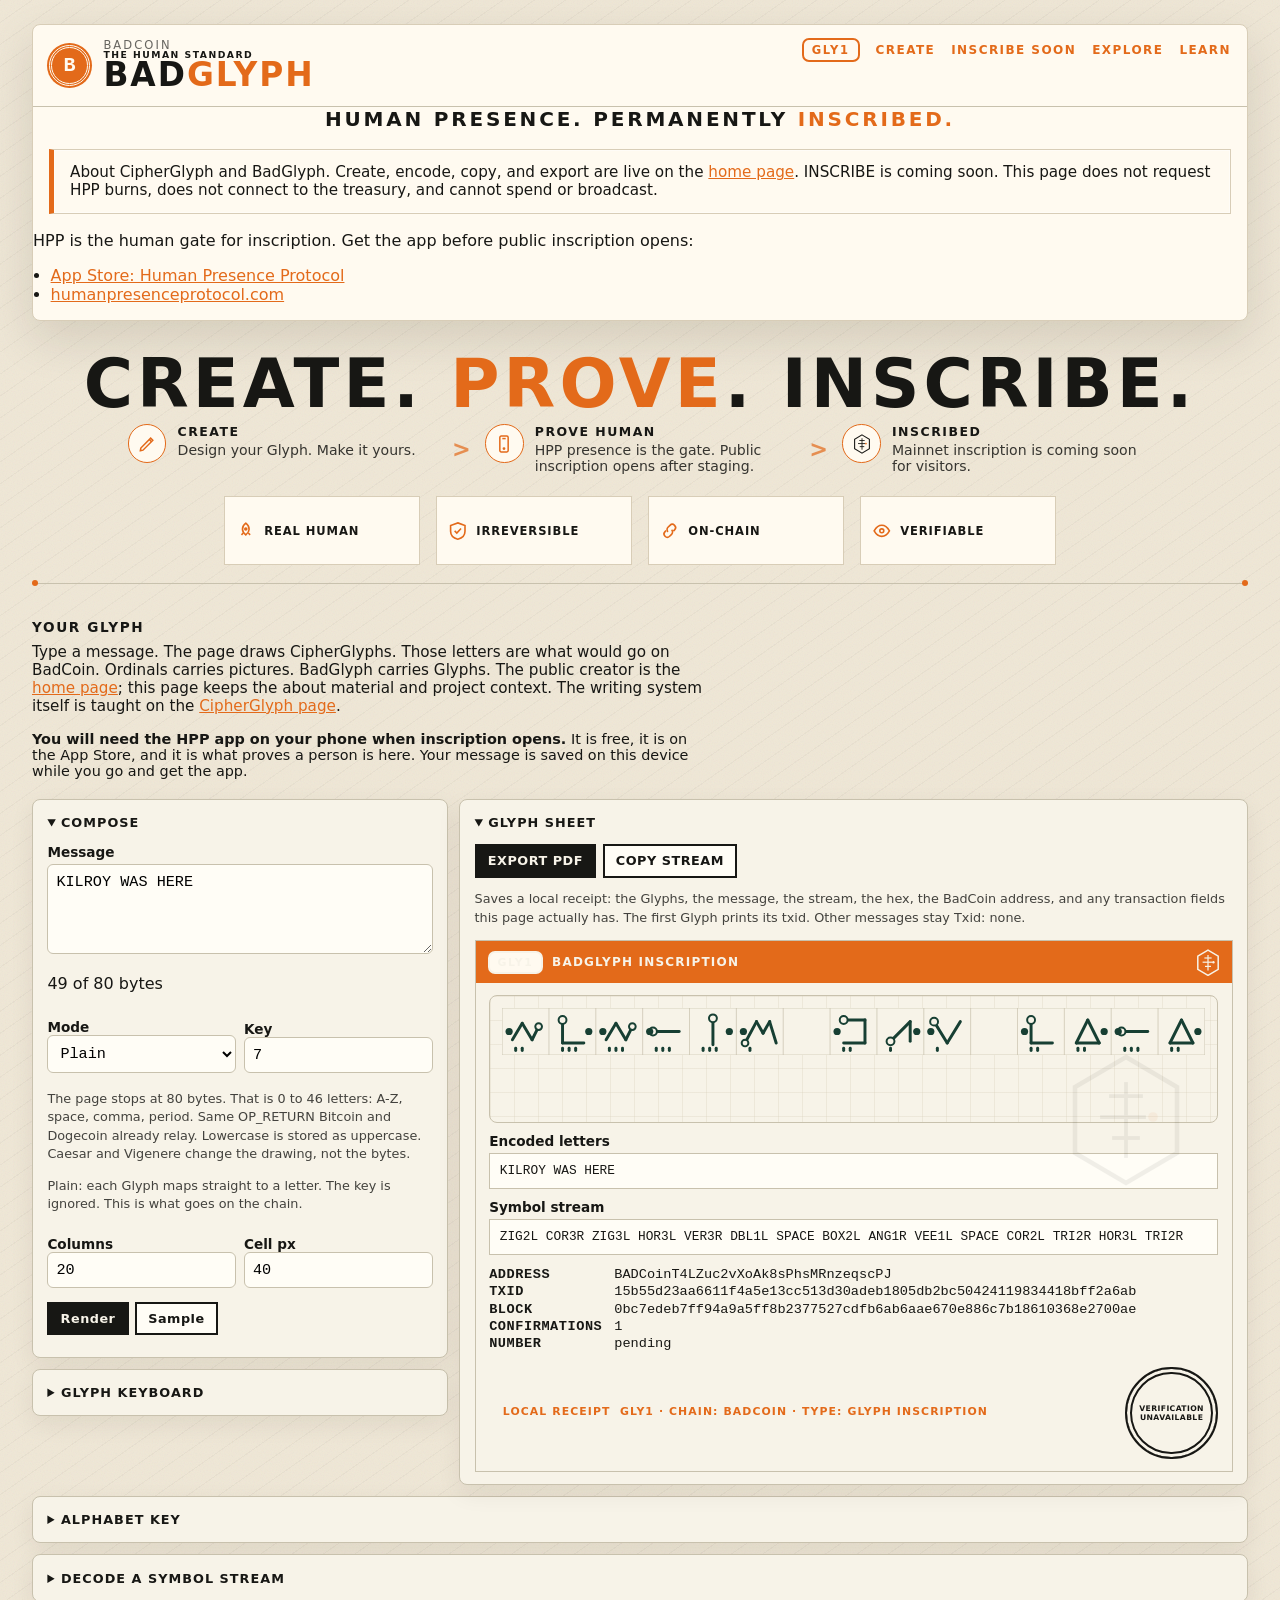
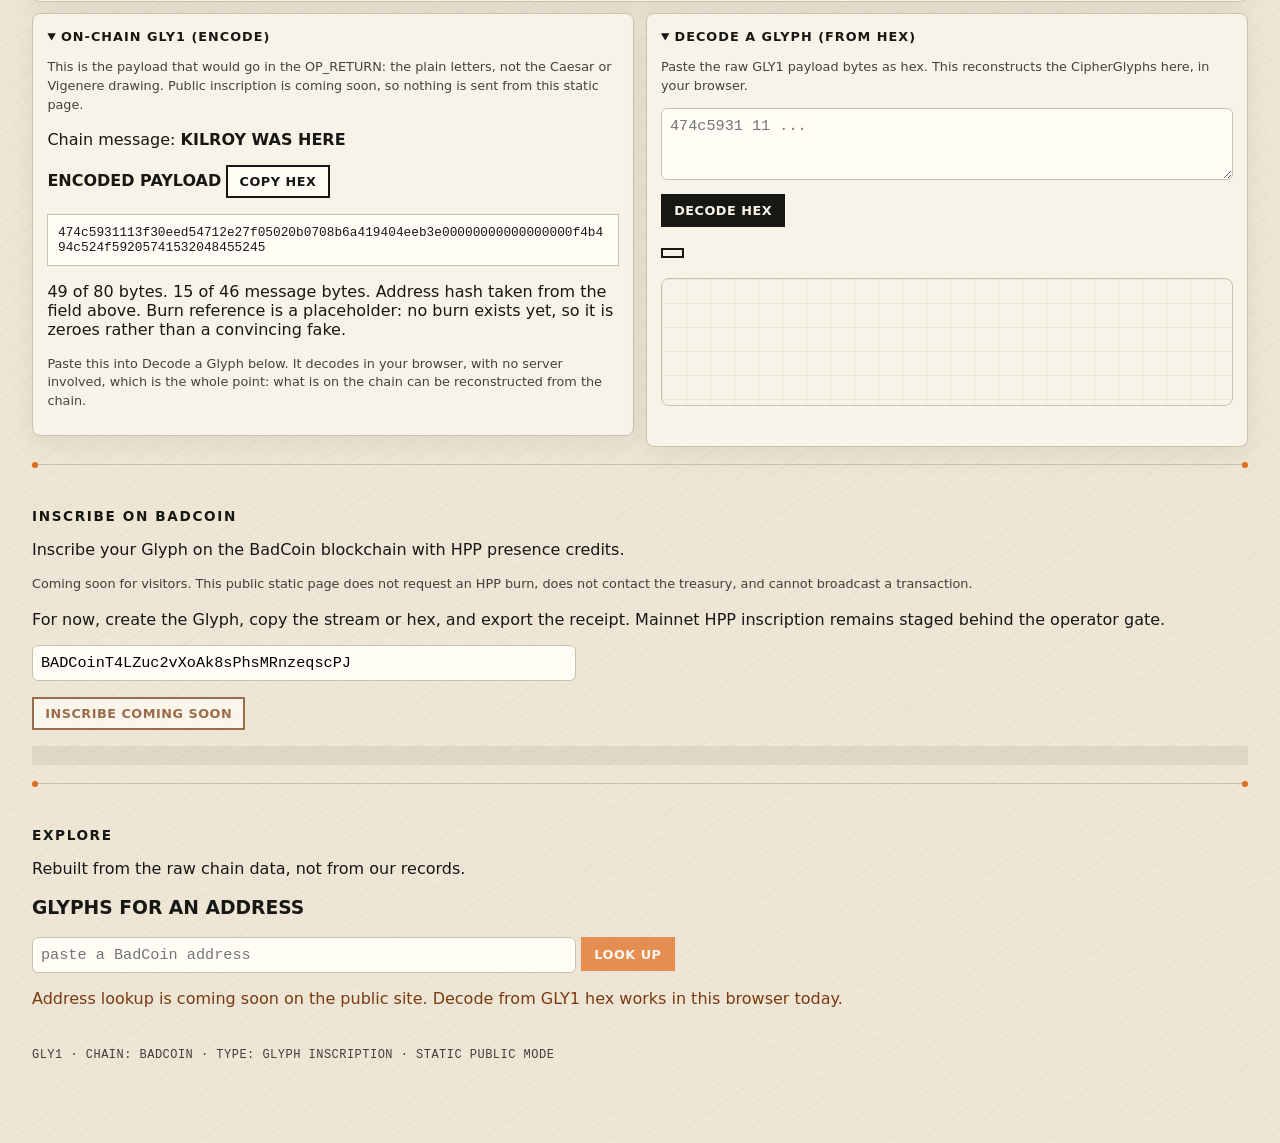
==== about.html @ 9bfe9fb6 "Launch CipherGlyph static creator" ====
<!DOCTYPE html>
<html lang="en">
<head>
  <meta charset="utf-8">
  <meta name="viewport" content="width=device-width, initial-scale=1">
  <title>About CipherGlyph</title>
  <link rel="icon" type="image/svg+xml" href="data:image/svg+xml,%3Csvg xmlns='http://www.w3.org/2000/svg' viewBox='0 0 80 92'%3E%3Cpolygon points='40,4 74,24 74,68 40,88 6,68 6,24' fill='%23f7f3e8' stroke='%23173f33' stroke-width='3'/%3E%3Cg fill='none' stroke='%23173f33' stroke-width='2.5' stroke-linecap='square'%3E%3Cline x1='40' y1='22' x2='40' y2='70'/%3E%3Cline x1='30' y1='30' x2='50' y2='30'/%3E%3Cline x1='24' y1='44' x2='52' y2='44'/%3E%3Cline x1='32' y1='58' x2='48' y2='58'/%3E%3C/g%3E%3Ccircle cx='58' cy='44' r='3.2' fill='%23e36a1a'/%3E%3C/svg%3E">
  <style>
    :root {
      --paper: #f7f3e8;
      --ground: #efe7d6;
      --ink: #171714;
      --deep: #173f33;
      --orange: #e36a1a;
      --orange-dark: #b94b12;
      --rules: #c8c1ad;
      --ok: #1d5e2a;
      --warn: #7a3a10;
      --shadow: 0 18px 48px #251b0b1f;
    }
    * { box-sizing: border-box; }
    body {
      margin: 0;
      min-height: 100vh;
      color: var(--ink);
      background-color: var(--ground);
      background-image:
        url("data:image/svg+xml,%3Csvg xmlns='http://www.w3.org/2000/svg' width='80' height='80'%3E%3Cfilter id='n'%3E%3CfeTurbulence type='fractalNoise' baseFrequency='0.9' numOctaves='2' stitchTiles='stitch'/%3E%3C/filter%3E%3Crect width='80' height='80' filter='url(%23n)' opacity='0.07'/%3E%3C/svg%3E"),
        repeating-linear-gradient(145deg, #00000008 0 1px, transparent 1px 18px);
      font-family: "Avenir Next Condensed", "Arial Narrow", "Helvetica Neue", ui-sans-serif, system-ui, sans-serif;
      padding: 1.5rem 1.5rem 4rem;
    }
    main { max-width: 76rem; margin: 0 auto; }
    .masthead {
      background: #fffaf0;
      border: 1px solid #d8cdb7;
      border-radius: 8px;
      box-shadow: var(--shadow);
      overflow: hidden;
    }
    .identity { margin: 2rem 0 0.5rem; }
    .hero {
      font-weight: 800;
      letter-spacing: 0.06em;
      font-size: clamp(2.2rem, 6vw, 4.2rem);
      margin: 0 0 0.45rem;
      text-align: center;
      line-height: 0.95;
      text-transform: uppercase;
    }
    .mast-top {
      display: flex;
      align-items: flex-start;
      justify-content: space-between;
      gap: 1rem;
      flex-wrap: wrap;
      padding: 0.8rem 1rem;
      border-bottom: 1px solid var(--rules);
    }
    .lockup {
      display: flex;
      align-items: center;
      gap: 0.85rem;
    }
    .brand-coin {
      width: 2.55rem;
      height: 2.55rem;
      border-radius: 50%;
      display: grid;
      place-items: center;
      background: var(--orange);
      color: #fffaf0;
      border: 3px double #fffaf0;
      box-shadow: 0 0 0 2px var(--orange);
      font-family: ui-monospace, monospace;
      font-weight: 900;
      font-size: 1.25rem;
      letter-spacing: 0;
    }
    .mark { width: 3.4rem; height: auto; color: var(--ink); flex: none; }
    .mark.sm { width: 1.5rem; }
    .mark.md { width: 2.2rem; }
    .chain {
      font-size: 0.72rem;
      letter-spacing: 0.18em;
      text-transform: uppercase;
      opacity: 0.65;
    }
    .chain-standard {
      font-size: 0.58rem;
      letter-spacing: 0.16em;
      text-transform: uppercase;
      font-weight: 800;
      margin-top: -0.2rem;
    }
    h1 {
      font-size: clamp(1.45rem, 3vw, 2.05rem);
      letter-spacing: 0.06em;
      margin: 0.05rem 0 0.1rem;
      color: var(--ink);
      font-weight: 800;
      line-height: 0.95;
    }
    h1 span { color: var(--orange); }
    .tag {
      letter-spacing: 0.14em;
      text-transform: uppercase;
      font-size: clamp(0.85rem, 2.2vw, 1.25rem);
      margin: 0 0 1.1rem;
      text-align: center;
      font-weight: 800;
    }
    .tag span { color: var(--orange); }
    .hero em {
      font-style: normal;
      color: var(--orange);
    }
    .mast-nav {
      display: flex;
      gap: 1rem;
      align-items: center;
      font-size: 0.75rem;
      font-weight: 800;
      letter-spacing: 0.12em;
    }
    .mast-nav a { text-decoration: none; }
    .gly1 {
      display: inline-block;
      border: 2px solid var(--orange);
      color: var(--orange);
      font-weight: 800;
      letter-spacing: 0.14em;
      padding: 0.2rem 0.5rem;
      font-size: 0.72rem;
      border-radius: 7px;
      background: #fffaf0;
    }
    .notice {
      border: 1px solid #d8cdb7;
      border-left: 5px solid var(--orange);
      padding: 0.85rem 1rem;
      margin: 0 1rem 1.1rem;
      font-size: 0.95rem;
      background: #fffaf0;
      box-shadow: inset 0 0 0 1px #ffffff80;
    }
    .rule {
      height: 1px;
      background: var(--rules);
      position: relative;
      margin: 1.1rem 0 1.3rem;
    }
    .rule::before, .rule::after {
      content: "";
      position: absolute;
      width: 6px;
      height: 6px;
      background: var(--orange);
      border-radius: 50%;
      top: -2.5px;
    }
    .rule::before { left: 0; }
    .rule::after { right: 0; }
    .identity .steps { max-width: 64rem; margin: 0 auto 1.4rem; }
    .identity .props { max-width: 52rem; margin: 0 auto; }
    .steps {
      display: grid;
      grid-template-columns: 1fr;
      gap: 0.9rem;
      margin: 0 0 1.25rem;
    }
    .step {
      display: grid;
      grid-template-columns: 2.4rem 1fr;
      gap: 0.7rem;
      align-items: start;
    }
    .step h3 {
      margin: 0;
      font-size: 0.78rem;
      letter-spacing: 0.12em;
    }
    .step p { margin: 0.15rem 0 0; font-size: 0.88rem; opacity: 0.85; }
    .step-icon {
      width: 2.4rem;
      height: 2.4rem;
      border: 1.5px solid var(--orange);
      border-radius: 50%;
      color: var(--orange);
      display: grid;
      place-items: center;
      background: #fffaf0;
    }
    .step-icon svg { width: 1.25rem; height: 1.25rem; }
    @media (min-width: 52rem) {
      .steps {
        grid-template-columns: 1fr auto 1fr auto 1fr;
        align-items: start;
      }
      .step-chevron {
        align-self: center;
        color: var(--orange);
        font-weight: 800;
        font-size: 1.4rem;
        opacity: 0.7;
      }
    }
    .step-chevron { display: none; }
    @media (min-width: 52rem) { .step-chevron { display: block; } }
    .props {
      list-style: none;
      padding: 0;
      margin: 0 0 1.25rem;
      display: grid;
      grid-template-columns: repeat(2, minmax(0, 1fr));
      gap: 0.7rem 1rem;
    }
    @media (min-width: 52rem) {
      .props { grid-template-columns: repeat(4, minmax(0, 1fr)); }
    }
    .props li {
      display: flex;
      align-items: center;
      gap: 0.45rem;
      font-size: 0.72rem;
      font-weight: 800;
      letter-spacing: 0.08em;
      background: #fffaf0;
      border: 1px solid #d8cdb7;
      padding: 0.65rem;
      min-height: 4.3rem;
    }
    .props svg { width: 1.35rem; height: 1.35rem; color: var(--orange); flex: none; }
    ul { padding-left: 1.1rem; }
    a { color: var(--orange); }
    .foot {
      margin-top: 2.5rem;
      font-family: ui-monospace, monospace;
      font-size: 0.75rem;
      letter-spacing: 0.04em;
      opacity: 0.8;
    }
    .workbench, .work-chain {
      display: grid;
      grid-template-columns: 1fr;
      gap: 0.7rem;
      align-items: start;
      margin: 0.7rem 0;
    }
    .work-controls { display: flex; flex-direction: column; gap: 0.7rem; min-width: 0; }
    .work-controls > .panel, .workbench > .panel, .work-chain > .panel { margin: 0; }
    @media (min-width: 64rem) {
      .workbench {
        grid-template-columns: minmax(20rem, 26rem) minmax(0, 1fr);
      }
      .work-chain {
        grid-template-columns: 1fr 1fr;
      }
    }
    #create {
      margin: 2rem 0 0;
      padding-top: 0.2rem;
    }
    #create h2, #handoff h2, #explore h2 {
      font-size: 0.85rem;
      letter-spacing: 0.12em;
      margin: 0 0 0.5rem;
    }
    #create h2, #create .lede, #create .need { max-width: 42rem; }
    #create .lede { font-size: 0.95rem; margin: 0 0 1rem; }
    #create .need { font-size: 0.9rem; margin: 0 0 1.25rem; }
    details.panel {
      background: var(--paper);
      border: 1px solid var(--rules);
      padding: 0.75rem 0.9rem;
      margin: 0.7rem 0;
      border-radius: 8px;
      box-shadow: 0 8px 24px #251b0b12;
    }
    details.panel > summary {
      cursor: pointer;
      font-weight: 800;
      letter-spacing: 0.08em;
      font-size: 0.8rem;
      color: var(--ink);
      text-transform: uppercase;
      padding: 0.2rem 0;
    }
    details.panel > summary + * { margin-top: 0.7rem; }
    label { display: block; font-weight: 600; margin: 0.6rem 0 0.25rem; font-size: 0.85rem; }
    textarea, input[type=text], input[type=number], select {
      width: 100%;
      font-family: ui-monospace, monospace;
      font-size: 0.95rem;
      padding: 0.5rem;
      border: 1px solid var(--rules);
      background: #fffdf6;
      border-radius: 6px;
    }
    .row { display: flex; flex-wrap: wrap; gap: 0.5rem; align-items: flex-end; }
    .row > * { flex: 1; min-width: 6rem; }
    .btn-row { display: flex; flex-wrap: wrap; gap: 0.4rem; margin: 0.6rem 0; }
    button {
      font: inherit;
      font-size: 0.8rem;
      font-weight: 800;
      letter-spacing: 0.04em;
      padding: 0.45rem 0.7rem;
      border: 2px solid var(--ink);
      background: var(--ink);
      color: var(--paper);
      cursor: pointer;
    }
    button:disabled,
    button[aria-disabled="true"] {
      cursor: not-allowed;
      opacity: 0.7;
      background: #fffdf6;
      color: var(--warn);
      border-color: var(--warn);
    }
    button.secondary { background: #fffdf6; color: var(--ink); }
    .receipt { border: 1px solid var(--rules); background: var(--paper); }
    .receipt-head {
      display: flex;
      align-items: center;
      gap: 0.55rem;
      background: var(--orange);
      color: var(--paper);
      padding: 0.45rem 0.75rem;
      font-weight: 800;
      letter-spacing: 0.1em;
      font-size: 0.75rem;
    }
    .receipt-head .gly1 {
      border-color: var(--paper);
      color: var(--paper);
      font-size: 0.68rem;
    }
    .receipt-head .mark { color: var(--paper); }
    .receipt-title { flex: 1; }
    .receipt-body { padding: 0.75rem 0.85rem 0.4rem; position: relative; }
    .receipt-watermark {
      position: absolute;
      right: 6%;
      top: 18%;
      width: 7.5rem;
      opacity: 0.06;
      pointer-events: none;
    }
    .receipt-facts {
      display: grid;
      grid-template-columns: max-content 1fr;
      gap: 0.12rem 0.85rem;
      margin: 0.75rem 0 0;
      font-family: ui-monospace, monospace;
      font-size: 0.78rem;
    }
    .receipt-facts dt { font-weight: 800; letter-spacing: 0.04em; }
    .receipt-facts dd { margin: 0; }
    .receipt-end {
      display: flex;
      align-items: center;
      justify-content: space-between;
      gap: 0.8rem;
      flex-wrap: wrap;
      padding: 0.55rem 0.85rem 0.7rem;
    }
    .seal {
      width: 5.8rem;
      height: 5.8rem;
      border: 2px solid var(--ink);
      border-radius: 50%;
      display: grid;
      place-items: center;
      text-align: center;
      font-size: 0.48rem;
      font-weight: 800;
      letter-spacing: 0.05em;
      line-height: 1.2;
      color: var(--ink);
      box-shadow: inset 0 0 0 3px var(--paper), inset 0 0 0 5px var(--ink);
      flex: none;
    }
    .seal.verified {
      color: var(--ok);
      border-color: var(--ok);
      box-shadow: inset 0 0 0 3px var(--paper), inset 0 0 0 5px var(--ok);
    }
    .receipt-foot {
      display: flex;
      justify-content: space-between;
      gap: 0.6rem;
      flex-wrap: wrap;
      padding: 0.4rem 0.85rem 0.55rem;
      font-size: 0.68rem;
      letter-spacing: 0.1em;
      color: var(--orange);
      font-weight: 800;
      text-transform: uppercase;
    }
    .stage-wrap {
      overflow: auto;
      background: var(--paper);
      border: 1px solid var(--rules);
      padding: 12px;
      min-height: 8rem;
      border-radius: 8px;
      background-image:
        linear-gradient(#d8d1bb55 1px, transparent 1px),
        linear-gradient(90deg, #d8d1bb55 1px, transparent 1px);
      background-size: 24px 24px;
    }
    .stage-wrap img {
      display: block;
      width: 100%;
      height: auto;
    }
    .codepane {
      white-space: pre-wrap;
      overflow-wrap: anywhere;
      font-family: ui-monospace, monospace;
      font-size: 0.8rem;
      background: #fffdf6;
      border: 1px solid var(--rules);
      padding: 0.6rem;
      min-height: 2rem;
    }
    .keyboard {
      display: grid;
      grid-template-columns: repeat(7, 1fr);
      gap: 4px;
      margin-top: 6px;
    }
    .keyboard button {
      padding: 8px 0;
      font-size: 13px;
      margin: 0;
      background: #fffdf6;
      color: var(--ink);
    }
    .keyboard button.action { background: var(--ink); color: var(--paper); grid-column: span 2; }
    .keytable { width: 100%; border-collapse: collapse; font-size: 12px; margin-top: 6px; }
    .keytable td, .keytable th { border-bottom: 1px solid #d8d1bb; padding: 5px 4px; text-align: left; }
    .note[data-tone="warn"] { color: var(--warn); }
    .small { font-size: 0.8rem; opacity: 0.8; line-height: 1.45; }
    .payload-out { margin-top: 0.5rem; }
    [data-payload-hex] { max-height: 9rem; overflow-y: auto; }
    #explore { margin-top: 2.5rem; padding-top: 0.2rem; }
    #explore input[type=text], #explore textarea { width: 100%; max-width: 34rem; }
    #explore button { background: var(--orange); color: #fff; border-color: var(--orange); }
    .lookup-card {
      background: var(--paper);
      border: 1px solid var(--rules);
      padding: 0.75rem 0.9rem;
      margin: 0.7rem 0;
    }
    .lookup-badge { font-weight: 800; letter-spacing: 0.08em; font-size: 0.75rem; }
    #explore .note[data-tone="ok"] { color: var(--ok); }
    #explore .badge { display: inline-block; border: 2px solid currentColor; padding: 0.2rem 0.6rem; font-weight: 800; font-size: 0.8rem; letter-spacing: 0.06em; }
    #explore .badge[data-verified="yes"] { color: var(--ok); }
    #explore .badge[data-verified="no"] { color: var(--warn); }
    #explore .decoded { display: flex; gap: 1.25rem; flex-wrap: wrap; align-items: flex-start; }
    #explore dl, #create dl { display: grid; grid-template-columns: max-content 1fr; gap: 0.15rem 0.75rem; font-size: 0.85rem; }
    #explore dt, #create dt { font-weight: 800; }
    #explore dd, #create dd { margin: 0; font-family: ui-monospace, monospace; overflow-wrap: anywhere; }
    #handoff { margin-top: 2.5rem; padding-top: 0.2rem; }
    #handoff input { width: 100%; max-width: 34rem; font-family: ui-monospace, monospace; padding: 0.5rem; }
    #handoff button { background: var(--orange); color: #fff; border-color: var(--orange); }
    #handoff button:disabled { background: #fffdf6; color: var(--warn); border-color: var(--warn); }
    #handoff pre { white-space: pre-wrap; overflow-wrap: anywhere; font-size: 0.75rem; background: #00000010; padding: 0.6rem; }
    #handoff .note[data-tone="warn"] { color: var(--warn); }
    #handoff canvas { image-rendering: pixelated; border: 1px solid #00000020; }
    [data-decode-badge] {
      display: inline-block;
      border: 2px solid currentColor;
      padding: 0.2rem 0.6rem;
      font-weight: 800;
      font-size: 0.8rem;
    }
  </style>
</head>
<body>
  <main>
    <div class="masthead">
    <div class="mast-top">
      <div class="lockup">
        <span class="brand-coin" aria-hidden="true">B</span>
        <div>
          <div class="chain">BadCoin</div>
          <div class="chain-standard">The human standard</div>
          <h1>BAD<span>GLYPH</span></h1>
        </div>
      </div>
      <div class="mast-nav">
        <span class="gly1">GLY1</span>
        <a href="index.html">CREATE</a>
        <a href="#handoff">INSCRIBE SOON</a>
        <a href="#explore">EXPLORE</a>
        <a href="cipherglyph.html">LEARN</a>
      </div>
    </div>
    <p class="tag">Human presence. Permanently <span>inscribed.</span></p>
    <p class="notice">About CipherGlyph and BadGlyph. Create, encode, copy, and export are live on the <a href="index.html">home page</a>. INSCRIBE is coming soon. This page does not request HPP burns, does not connect to the treasury, and cannot spend or broadcast.</p>
    <p>HPP is the human gate for inscription. Get the app before public inscription opens:</p>
    <ul>
      <li><a href="https://apps.apple.com/app/human-presence-protocol-hpp/id6762528053">App Store: Human Presence Protocol</a></li>
      <li><a href="https://humanpresenceprotocol.com">humanpresenceprotocol.com</a></li>
    </ul>
    </div>
    <section class="identity">
    <p class="hero">CREATE. <em>PROVE</em>. INSCRIBE.</p>
    <div class="steps">
      <div class="step">
        <div class="step-icon" aria-hidden="true">
          <svg viewBox="0 0 24 24" fill="none" stroke="currentColor" stroke-width="1.8">
            <path d="M4 20l3.2-.6L19 7.6 16.4 5 4.6 16.8z"/>
            <path d="M14.8 6.6l2.6 2.6"/>
          </svg>
        </div>
        <div>
          <h3>CREATE</h3>
          <p>Design your Glyph. Make it yours.</p>
        </div>
      </div>
      <div class="step-chevron" aria-hidden="true">&gt;</div>
      <div class="step">
        <div class="step-icon" aria-hidden="true">
          <svg viewBox="0 0 24 24" fill="none" stroke="currentColor" stroke-width="1.8">
            <rect x="7" y="2.5" width="10" height="19" rx="1.6"/>
            <circle cx="12" cy="17.5" r="0.8" fill="currentColor"/>
            <path d="M10 5.5h4"/>
          </svg>
        </div>
        <div>
          <h3>PROVE HUMAN</h3>
          <p>HPP presence is the gate. Public inscription opens after staging.</p>
        </div>
      </div>
      <div class="step-chevron" aria-hidden="true">&gt;</div>
      <div class="step">
        <div class="step-icon" aria-hidden="true">
          <svg class="mark sm" viewBox="0 0 80 92">
            <polygon points="40,4 74,24 74,68 40,88 6,68 6,24" fill="none" stroke="currentColor" stroke-width="5"/>
            <g fill="none" stroke="currentColor" stroke-width="4" stroke-linecap="square">
              <line x1="40" y1="22" x2="40" y2="70"/>
              <line x1="30" y1="30" x2="50" y2="30"/>
              <line x1="24" y1="44" x2="52" y2="44"/>
              <line x1="32" y1="58" x2="48" y2="58"/>
            </g>
            <circle cx="58" cy="44" r="4" fill="#e36a1a"/>
          </svg>
        </div>
        <div>
          <h3>INSCRIBED</h3>
          <p>Mainnet inscription is coming soon for visitors.</p>
        </div>
      </div>
    </div>
    <ul class="props">
      <li>
        <svg viewBox="0 0 24 24" fill="none" stroke="currentColor" stroke-width="1.8" aria-hidden="true">
          <path d="M12 3.5c2.2 1.6 3.7 4 3.7 6.7 0 2.4-1.3 4.3-3.7 6.3-2.4-2-3.7-3.9-3.7-6.3 0-2.7 1.5-5.1 3.7-6.7z"/>
          <path d="M9.2 14.5c-.8.8-1.5 1.5-2 2"/>
          <path d="M14.8 14.5c.8.8 1.5 1.5 2 2"/>
          <circle cx="12" cy="10" r="1.1" fill="currentColor"/>
        </svg>
        REAL HUMAN
      </li>
      <li>
        <svg viewBox="0 0 24 24" fill="none" stroke="currentColor" stroke-width="1.8" aria-hidden="true">
          <path d="M12 3.2l8 3v6.4c0 4.6-3.3 7.7-8 8.8-4.7-1.1-8-4.2-8-8.8V6.2z"/>
          <path d="M8.5 12.1l2.4 2.4 4.7-5"/>
        </svg>
        IRREVERSIBLE
      </li>
      <li>
        <svg viewBox="0 0 24 24" fill="none" stroke="currentColor" stroke-width="1.8" aria-hidden="true">
          <path d="M10 13.2a3.6 3.6 0 0 1 0-5.1l2.2-2.2a3.6 3.6 0 0 1 5.1 5.1L16 12.3"/>
          <path d="M14 10.8a3.6 3.6 0 0 1 0 5.1l-2.2 2.2a3.6 3.6 0 1 1-5.1-5.1L8 11.7"/>
        </svg>
        ON-CHAIN
      </li>
      <li>
        <svg viewBox="0 0 24 24" fill="none" stroke="currentColor" stroke-width="1.8" aria-hidden="true">
          <path d="M3.5 12s3.5-6.2 8.5-6.2S20.5 12 20.5 12 17 18.2 12 18.2 3.5 12 3.5 12z"/>
          <circle cx="12" cy="12" r="2.2"/>
        </svg>
        VERIFIABLE
      </li>
    </ul>
    </section>
    <div class="rule"></div>
    <section id="create">
      <h2>YOUR GLYPH</h2>
      <p class="lede">Type a message. The page draws CipherGlyphs. Those letters are what would go on BadCoin. Ordinals carries pictures. BadGlyph carries Glyphs. The public creator is the <a href="index.html">home page</a>; this page keeps the about material and project context. The writing system itself is taught on the <a href="cipherglyph.html">CipherGlyph page</a>.</p>
      <p class="need"><strong>You will need the HPP app on your phone when inscription opens.</strong> It is free, it is on the App Store, and it is what proves a person is here. Your message is saved on this device while you go and get the app.</p>

      <div class="workbench">
      <div class="work-controls">
      <details class="panel" open>
        <summary>Compose</summary>
        <label for="glyph-message">Message</label>
        <textarea id="glyph-message" data-cg-plain rows="4" spellcheck="false"
                  maxlength="46" aria-label="CipherGlyph message">KILROY WAS HERE</textarea>
        <p class="note" data-byte-budget aria-live="polite">0 of 80 bytes</p>
        <div class="row">
          <div>
            <label>Mode
              <select data-cg-mode aria-label="CipherGlyph mode">
                <option value="plain" selected>Plain</option>
                <option value="caesar">Caesar</option>
                <option value="vigenere">Vigenere</option>
              </select>
            </label>
          </div>
          <div>
            <label>Key
              <input data-cg-key type="text" value="7" autocomplete="off" aria-label="CipherGlyph key">
            </label>
          </div>
        </div>
        <p class="small">The page stops at 80 bytes. That is 0 to 46 letters: A-Z, space, comma, period. Same OP_RETURN Bitcoin and Dogecoin already relay. Lowercase is stored as uppercase. Caesar and Vigenere change the drawing, not the bytes.</p>
        <p class="small" data-cg-key-hint></p>
        <div class="row">
          <div>
            <label>Columns
              <input data-cg-cols type="number" value="20" min="4" max="60" aria-label="Glyph columns">
            </label>
          </div>
          <div>
            <label>Cell px
              <input data-cg-cell type="number" value="40" min="22" max="80" aria-label="Glyph cell size">
            </label>
          </div>
        </div>
        <div class="btn-row">
          <button type="button" data-cg-render>Render</button>
          <button type="button" class="secondary" data-cg-sample>Sample</button>
        </div>
      </details>

      <details class="panel">
        <summary>Glyph keyboard</summary>
        <p class="small">Each tap appends a letter to the message.</p>
        <div class="keyboard" data-cg-kbd></div>
      </details>
      </div>

      <details class="panel" open>
        <summary>Glyph sheet</summary>
        <p class="btn-row">
          <button type="button" data-export-pdf>EXPORT PDF</button>
          <button type="button" class="secondary" data-cg-copy>COPY STREAM</button>
        </p>
        <p class="small">Saves a local receipt: the Glyphs, the message, the stream, the hex, the BadCoin address, and any transaction fields this page actually has. The first Glyph prints its txid. Other messages stay Txid: none.</p>
        <div class="receipt">
          <div class="receipt-head">
            <span class="gly1">GLY1</span>
            <span class="receipt-title">BADGLYPH INSCRIPTION</span>
            <svg class="mark sm" viewBox="0 0 80 92" aria-hidden="true">
              <polygon points="40,4 74,24 74,68 40,88 6,68 6,24" fill="none" stroke="currentColor" stroke-width="5"/>
              <g fill="none" stroke="currentColor" stroke-width="4" stroke-linecap="square">
                <line x1="40" y1="22" x2="40" y2="70"/>
                <line x1="30" y1="30" x2="50" y2="30"/>
                <line x1="24" y1="44" x2="52" y2="44"/>
                <line x1="32" y1="58" x2="48" y2="58"/>
              </g>
              <circle cx="58" cy="44" r="4" fill="#f7f3e8"/>
            </svg>
          </div>
          <div class="receipt-body">
            <svg class="mark receipt-watermark" viewBox="0 0 80 92" aria-hidden="true">
              <polygon points="40,4 74,24 74,68 40,88 6,68 6,24" fill="none" stroke="currentColor" stroke-width="3"/>
              <g fill="none" stroke="currentColor" stroke-width="2.5" stroke-linecap="square">
                <line x1="40" y1="22" x2="40" y2="70"/>
                <line x1="30" y1="30" x2="50" y2="30"/>
                <line x1="24" y1="44" x2="52" y2="44"/>
                <line x1="32" y1="58" x2="48" y2="58"/>
              </g>
              <circle cx="58" cy="44" r="3.2" fill="#e36a1a"/>
            </svg>
            <div class="stage-wrap"><div data-cg-stage></div></div>
            <label>Encoded letters</label>
            <div class="codepane" data-cg-letters></div>
            <label>Symbol stream</label>
            <div class="codepane" data-cg-stream></div>
            <dl class="receipt-facts">
              <dt>ADDRESS</dt><dd data-receipt-address>none</dd>
              <dt>TXID</dt><dd data-receipt-txid>none</dd>
              <dt>BLOCK</dt><dd data-receipt-block>none</dd>
              <dt>CONFIRMATIONS</dt><dd data-receipt-confirmations>none</dd>
              <dt>NUMBER</dt><dd data-receipt-number>pending</dd>
            </dl>
          </div>
          <div class="receipt-end">
            <div class="receipt-foot">
              <span>Local receipt</span>
              <span>GLY1 · CHAIN: BADCOIN · TYPE: GLYPH INSCRIPTION</span>
            </div>
            <div class="seal" aria-label="Verification unavailable">VERIFICATION<br>UNAVAILABLE</div>
          </div>
        </div>
      </details>
      </div>

      <details class="panel">
        <summary>Alphabet key</summary>
        <table class="keytable" data-cg-keytable></table>
      </details>

      <details class="panel">
        <summary>Decode a symbol stream</summary>
        <p class="small">Code grammar: SHAPE + TICKS + DOT (for example COR2L). SPACE for space, DOT3 for period, DOT2 for comma. Teaching cipher, not a lock.</p>
        <textarea data-cg-decode rows="3" spellcheck="false"
                  placeholder="COR2L TRI2R ZIG3L ZIG3L VER3R" aria-label="CipherGlyph symbol stream"></textarea>
        <p class="btn-row"><button type="button" class="secondary" data-cg-decode-go>DECODE STREAM</button></p>
        <p>Recovered: <strong data-cg-recovered></strong></p>
      </details>

      <div class="work-chain">
      <details class="panel" open>
        <summary>On-chain GLY1 (encode)</summary>
        <p class="small">This is the payload that would go in the OP_RETURN: the plain letters, not the Caesar or Vigenere drawing. Public inscription is coming soon, so nothing is sent from this static page.</p>
        <p>Chain message: <strong data-chain-message></strong></p>
        <p><strong>ENCODED PAYLOAD</strong>
           <button type="button" class="secondary" data-copy-hex>COPY HEX</button></p>
        <pre class="codepane" data-payload-hex></pre>
        <p class="note" data-payload-hex-note></p>
        <p class="small">Paste this into Decode a Glyph below. It decodes in your browser, with no server involved, which is the whole point: what is on the chain can be reconstructed from the chain.</p>
      </details>

      <details class="panel" open>
        <summary>Decode a Glyph (from hex)</summary>
        <p class="small">Paste the raw GLY1 payload bytes as hex. This reconstructs the CipherGlyphs here, in your browser.</p>
        <textarea data-decode-input rows="3" spellcheck="false"
                  placeholder="474c5931 11 ..." aria-label="GLY1 payload hex"></textarea>
        <p class="btn-row"><button type="button" data-decode-go>DECODE HEX</button></p>
        <p><span data-decode-badge></span></p>
        <p class="note" data-decode-note></p>
        <div class="stage-wrap"><div data-decode-sheet></div></div>
        <dl data-decode-meta></dl>
      </details>
      </div>
    </section>
    <div class="rule"></div>
    <section id="handoff">
      <h2>INSCRIBE ON BADCOIN</h2>
      <p class="lede">Inscribe your Glyph on the BadCoin blockchain with HPP presence credits.</p>
      <p class="small">Coming soon for visitors. This public static page does not request an HPP burn, does not contact the treasury, and cannot broadcast a transaction.</p>
      <p>For now, create the Glyph, copy the stream or hex, and export the receipt. Mainnet HPP inscription remains staged behind the operator gate.</p>
      <p><input data-address type="text" autocomplete="off" placeholder="paste your BadCoin address" aria-label="Your BadCoin address" value="BADCoinT4LZuc2vXoAk8sPhsMRnzeqscPJ"></p>
      <p><button type="button" disabled aria-disabled="true">INSCRIBE COMING SOON</button></p>
      <p class="note" data-handoff-note></p>
      <p><canvas data-handoff-qr hidden></canvas></p>
      <pre data-handoff-url></pre>
      <p class="note" data-handoff-resume></p>
    </section>
    <div class="rule"></div>
    <section id="explore">
      <h2>EXPLORE</h2>
      <p class="lede">Rebuilt from the raw chain data, not from our records.</p>

      <h3>GLYPHS FOR AN ADDRESS</h3>
      <p>
        <input data-lookup-input type="text" inputmode="latin" autocomplete="off"
               placeholder="paste a BadCoin address" aria-label="BadCoin address">
        <button type="button" data-lookup-go>LOOK UP</button>
      </p>
      <p class="note" data-lookup-note></p>
      <div data-lookup-results></div>
    </section>
    <p class="foot">GLY1 · CHAIN: BADCOIN · TYPE: GLYPH INSCRIPTION · STATIC PUBLIC MODE</p>
  </main>
  <script type="module" src="./compose.mjs"></script>
  <script type="module" src="./explore.mjs"></script>
</body>
</html>
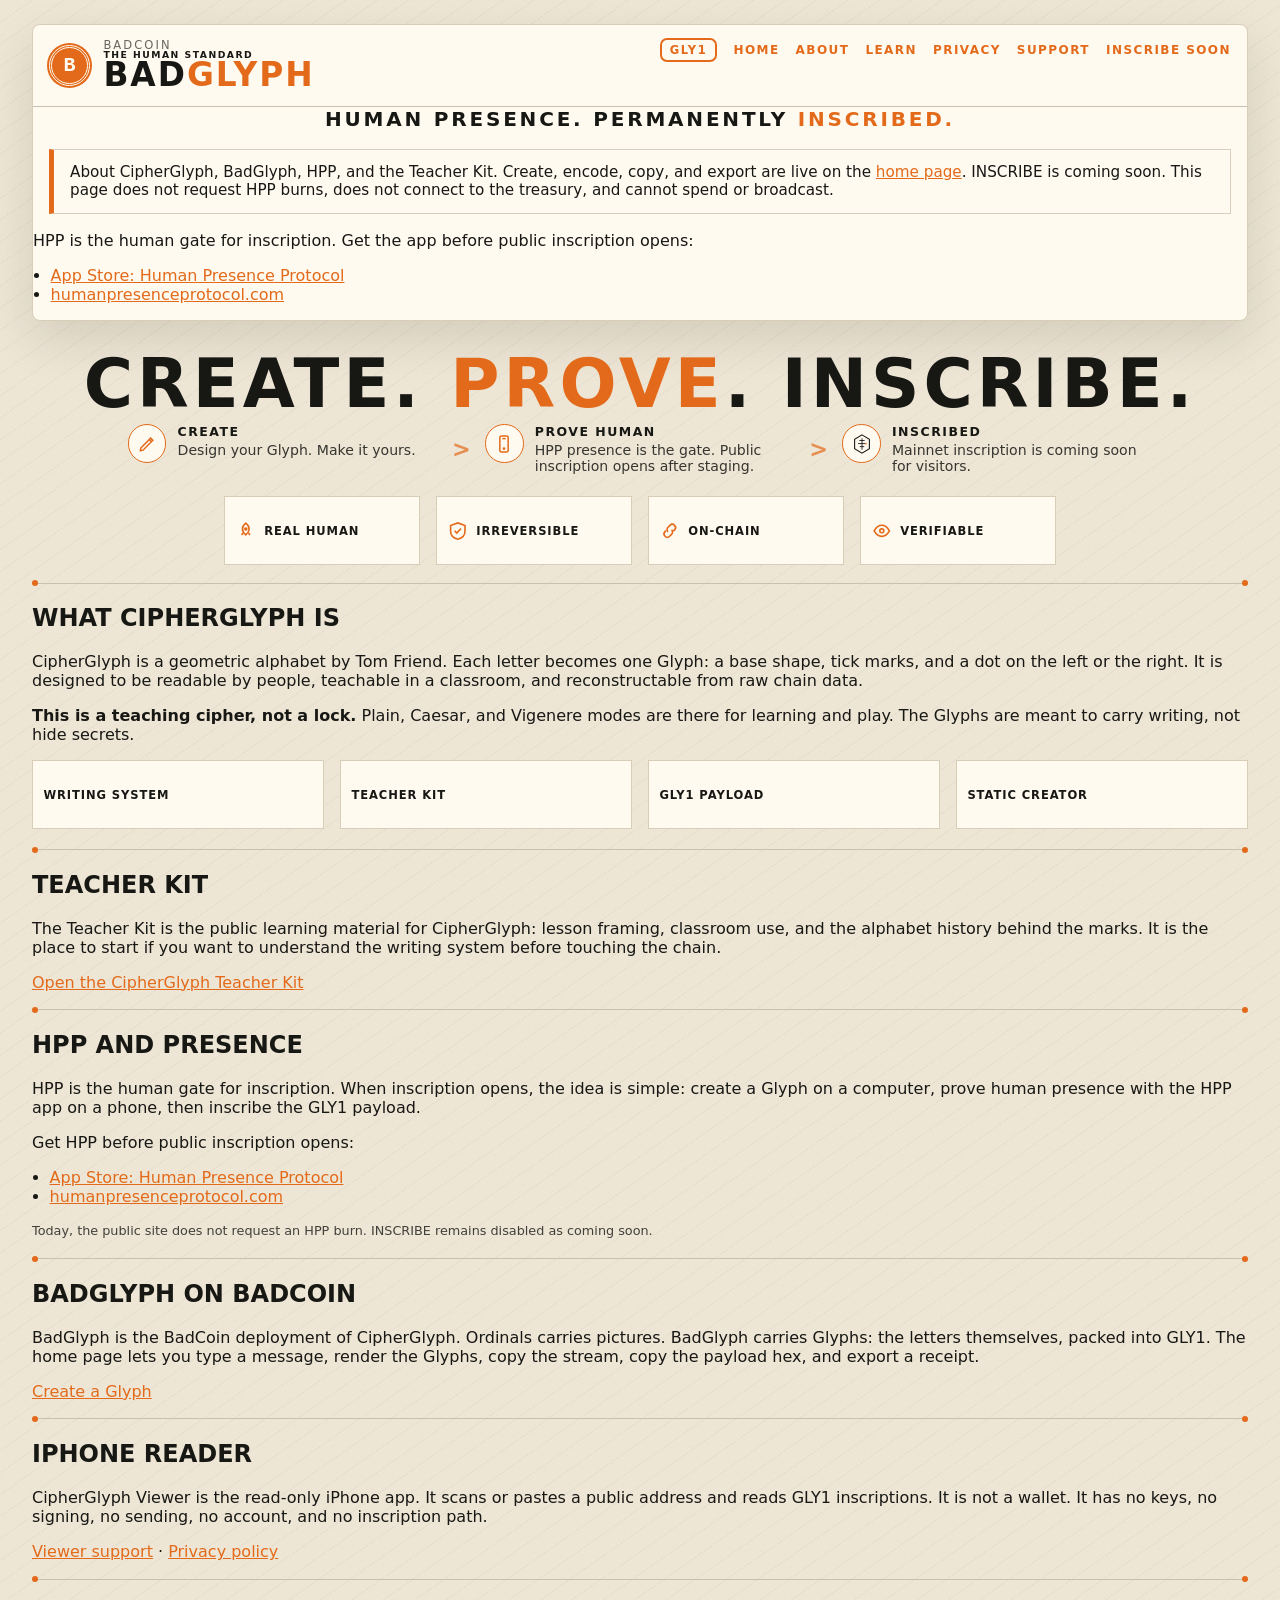
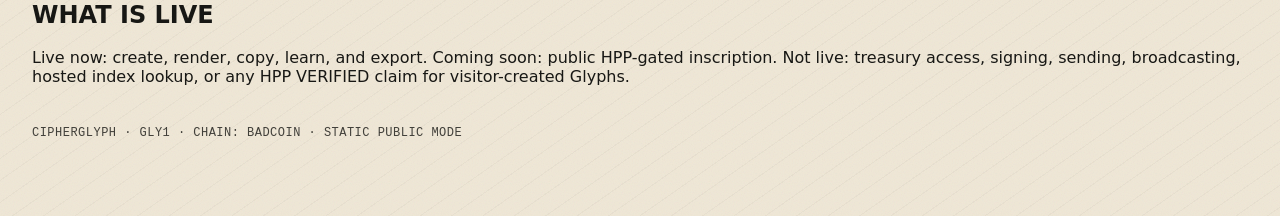
==== commit 84ca7c6a: "Restore about content and unify navigation" ====
--- a/about.html
+++ b/about.html
@@ -494,14 +494,16 @@
       </div>
       <div class="mast-nav">
         <span class="gly1">GLY1</span>
-        <a href="index.html">CREATE</a>
-        <a href="#handoff">INSCRIBE SOON</a>
-        <a href="#explore">EXPLORE</a>
+        <a href="index.html">HOME</a>
+        <a href="about.html">ABOUT</a>
         <a href="cipherglyph.html">LEARN</a>
+        <a href="privacy.html">PRIVACY</a>
+        <a href="support.html">SUPPORT</a>
+        <a href="index.html#handoff">INSCRIBE SOON</a>
       </div>
     </div>
     <p class="tag">Human presence. Permanently <span>inscribed.</span></p>
-    <p class="notice">About CipherGlyph and BadGlyph. Create, encode, copy, and export are live on the <a href="index.html">home page</a>. INSCRIBE is coming soon. This page does not request HPP burns, does not connect to the treasury, and cannot spend or broadcast.</p>
+    <p class="notice">About CipherGlyph, BadGlyph, HPP, and the Teacher Kit. Create, encode, copy, and export are live on the <a href="index.html">home page</a>. INSCRIBE is coming soon. This page does not request HPP burns, does not connect to the treasury, and cannot spend or broadcast.</p>
     <p>HPP is the human gate for inscription. Get the app before public inscription opens:</p>
     <ul>
       <li><a href="https://apps.apple.com/app/human-presence-protocol-hpp/id6762528053">App Store: Human Presence Protocol</a></li>
@@ -591,188 +593,52 @@
     </ul>
     </section>
     <div class="rule"></div>
-    <section id="create">
-      <h2>YOUR GLYPH</h2>
-      <p class="lede">Type a message. The page draws CipherGlyphs. Those letters are what would go on BadCoin. Ordinals carries pictures. BadGlyph carries Glyphs. The public creator is the <a href="index.html">home page</a>; this page keeps the about material and project context. The writing system itself is taught on the <a href="cipherglyph.html">CipherGlyph page</a>.</p>
-      <p class="need"><strong>You will need the HPP app on your phone when inscription opens.</strong> It is free, it is on the App Store, and it is what proves a person is here. Your message is saved on this device while you go and get the app.</p>
-
-      <div class="workbench">
-      <div class="work-controls">
-      <details class="panel" open>
-        <summary>Compose</summary>
-        <label for="glyph-message">Message</label>
-        <textarea id="glyph-message" data-cg-plain rows="4" spellcheck="false"
-                  maxlength="46" aria-label="CipherGlyph message">KILROY WAS HERE</textarea>
-        <p class="note" data-byte-budget aria-live="polite">0 of 80 bytes</p>
-        <div class="row">
-          <div>
-            <label>Mode
-              <select data-cg-mode aria-label="CipherGlyph mode">
-                <option value="plain" selected>Plain</option>
-                <option value="caesar">Caesar</option>
-                <option value="vigenere">Vigenere</option>
-              </select>
-            </label>
-          </div>
-          <div>
-            <label>Key
-              <input data-cg-key type="text" value="7" autocomplete="off" aria-label="CipherGlyph key">
-            </label>
-          </div>
-        </div>
-        <p class="small">The page stops at 80 bytes. That is 0 to 46 letters: A-Z, space, comma, period. Same OP_RETURN Bitcoin and Dogecoin already relay. Lowercase is stored as uppercase. Caesar and Vigenere change the drawing, not the bytes.</p>
-        <p class="small" data-cg-key-hint></p>
-        <div class="row">
-          <div>
-            <label>Columns
-              <input data-cg-cols type="number" value="20" min="4" max="60" aria-label="Glyph columns">
-            </label>
-          </div>
-          <div>
-            <label>Cell px
-              <input data-cg-cell type="number" value="40" min="22" max="80" aria-label="Glyph cell size">
-            </label>
-          </div>
-        </div>
-        <div class="btn-row">
-          <button type="button" data-cg-render>Render</button>
-          <button type="button" class="secondary" data-cg-sample>Sample</button>
-        </div>
-      </details>
-
-      <details class="panel">
-        <summary>Glyph keyboard</summary>
-        <p class="small">Each tap appends a letter to the message.</p>
-        <div class="keyboard" data-cg-kbd></div>
-      </details>
-      </div>
-
-      <details class="panel" open>
-        <summary>Glyph sheet</summary>
-        <p class="btn-row">
-          <button type="button" data-export-pdf>EXPORT PDF</button>
-          <button type="button" class="secondary" data-cg-copy>COPY STREAM</button>
-        </p>
-        <p class="small">Saves a local receipt: the Glyphs, the message, the stream, the hex, the BadCoin address, and any transaction fields this page actually has. The first Glyph prints its txid. Other messages stay Txid: none.</p>
-        <div class="receipt">
-          <div class="receipt-head">
-            <span class="gly1">GLY1</span>
-            <span class="receipt-title">BADGLYPH INSCRIPTION</span>
-            <svg class="mark sm" viewBox="0 0 80 92" aria-hidden="true">
-              <polygon points="40,4 74,24 74,68 40,88 6,68 6,24" fill="none" stroke="currentColor" stroke-width="5"/>
-              <g fill="none" stroke="currentColor" stroke-width="4" stroke-linecap="square">
-                <line x1="40" y1="22" x2="40" y2="70"/>
-                <line x1="30" y1="30" x2="50" y2="30"/>
-                <line x1="24" y1="44" x2="52" y2="44"/>
-                <line x1="32" y1="58" x2="48" y2="58"/>
-              </g>
-              <circle cx="58" cy="44" r="4" fill="#f7f3e8"/>
-            </svg>
-          </div>
-          <div class="receipt-body">
-            <svg class="mark receipt-watermark" viewBox="0 0 80 92" aria-hidden="true">
-              <polygon points="40,4 74,24 74,68 40,88 6,68 6,24" fill="none" stroke="currentColor" stroke-width="3"/>
-              <g fill="none" stroke="currentColor" stroke-width="2.5" stroke-linecap="square">
-                <line x1="40" y1="22" x2="40" y2="70"/>
-                <line x1="30" y1="30" x2="50" y2="30"/>
-                <line x1="24" y1="44" x2="52" y2="44"/>
-                <line x1="32" y1="58" x2="48" y2="58"/>
-              </g>
-              <circle cx="58" cy="44" r="3.2" fill="#e36a1a"/>
-            </svg>
-            <div class="stage-wrap"><div data-cg-stage></div></div>
-            <label>Encoded letters</label>
-            <div class="codepane" data-cg-letters></div>
-            <label>Symbol stream</label>
-            <div class="codepane" data-cg-stream></div>
-            <dl class="receipt-facts">
-              <dt>ADDRESS</dt><dd data-receipt-address>none</dd>
-              <dt>TXID</dt><dd data-receipt-txid>none</dd>
-              <dt>BLOCK</dt><dd data-receipt-block>none</dd>
-              <dt>CONFIRMATIONS</dt><dd data-receipt-confirmations>none</dd>
-              <dt>NUMBER</dt><dd data-receipt-number>pending</dd>
-            </dl>
-          </div>
-          <div class="receipt-end">
-            <div class="receipt-foot">
-              <span>Local receipt</span>
-              <span>GLY1 · CHAIN: BADCOIN · TYPE: GLYPH INSCRIPTION</span>
-            </div>
-            <div class="seal" aria-label="Verification unavailable">VERIFICATION<br>UNAVAILABLE</div>
-          </div>
-        </div>
-      </details>
-      </div>
-
-      <details class="panel">
-        <summary>Alphabet key</summary>
-        <table class="keytable" data-cg-keytable></table>
-      </details>
-
-      <details class="panel">
-        <summary>Decode a symbol stream</summary>
-        <p class="small">Code grammar: SHAPE + TICKS + DOT (for example COR2L). SPACE for space, DOT3 for period, DOT2 for comma. Teaching cipher, not a lock.</p>
-        <textarea data-cg-decode rows="3" spellcheck="false"
-                  placeholder="COR2L TRI2R ZIG3L ZIG3L VER3R" aria-label="CipherGlyph symbol stream"></textarea>
-        <p class="btn-row"><button type="button" class="secondary" data-cg-decode-go>DECODE STREAM</button></p>
-        <p>Recovered: <strong data-cg-recovered></strong></p>
-      </details>
-
-      <div class="work-chain">
-      <details class="panel" open>
-        <summary>On-chain GLY1 (encode)</summary>
-        <p class="small">This is the payload that would go in the OP_RETURN: the plain letters, not the Caesar or Vigenere drawing. Public inscription is coming soon, so nothing is sent from this static page.</p>
-        <p>Chain message: <strong data-chain-message></strong></p>
-        <p><strong>ENCODED PAYLOAD</strong>
-           <button type="button" class="secondary" data-copy-hex>COPY HEX</button></p>
-        <pre class="codepane" data-payload-hex></pre>
-        <p class="note" data-payload-hex-note></p>
-        <p class="small">Paste this into Decode a Glyph below. It decodes in your browser, with no server involved, which is the whole point: what is on the chain can be reconstructed from the chain.</p>
-      </details>
-
-      <details class="panel" open>
-        <summary>Decode a Glyph (from hex)</summary>
-        <p class="small">Paste the raw GLY1 payload bytes as hex. This reconstructs the CipherGlyphs here, in your browser.</p>
-        <textarea data-decode-input rows="3" spellcheck="false"
-                  placeholder="474c5931 11 ..." aria-label="GLY1 payload hex"></textarea>
-        <p class="btn-row"><button type="button" data-decode-go>DECODE HEX</button></p>
-        <p><span data-decode-badge></span></p>
-        <p class="note" data-decode-note></p>
-        <div class="stage-wrap"><div data-decode-sheet></div></div>
-        <dl data-decode-meta></dl>
-      </details>
-      </div>
+    <section id="about-cipherglyph">
+      <h2>WHAT CIPHERGLYPH IS</h2>
+      <p class="lede">CipherGlyph is a geometric alphabet by Tom Friend. Each letter becomes one Glyph: a base shape, tick marks, and a dot on the left or the right. It is designed to be readable by people, teachable in a classroom, and reconstructable from raw chain data.</p>
+      <p class="lede"><strong>This is a teaching cipher, not a lock.</strong> Plain, Caesar, and Vigenere modes are there for learning and play. The Glyphs are meant to carry writing, not hide secrets.</p>
+      <ul class="props">
+        <li>WRITING SYSTEM</li>
+        <li>TEACHER KIT</li>
+        <li>GLY1 PAYLOAD</li>
+        <li>STATIC CREATOR</li>
+      </ul>
     </section>
     <div class="rule"></div>
-    <section id="handoff">
-      <h2>INSCRIBE ON BADCOIN</h2>
-      <p class="lede">Inscribe your Glyph on the BadCoin blockchain with HPP presence credits.</p>
-      <p class="small">Coming soon for visitors. This public static page does not request an HPP burn, does not contact the treasury, and cannot broadcast a transaction.</p>
-      <p>For now, create the Glyph, copy the stream or hex, and export the receipt. Mainnet HPP inscription remains staged behind the operator gate.</p>
-      <p><input data-address type="text" autocomplete="off" placeholder="paste your BadCoin address" aria-label="Your BadCoin address" value="BADCoinT4LZuc2vXoAk8sPhsMRnzeqscPJ"></p>
-      <p><button type="button" disabled aria-disabled="true">INSCRIBE COMING SOON</button></p>
-      <p class="note" data-handoff-note></p>
-      <p><canvas data-handoff-qr hidden></canvas></p>
-      <pre data-handoff-url></pre>
-      <p class="note" data-handoff-resume></p>
+    <section id="teacher-kit">
+      <h2>TEACHER KIT</h2>
+      <p class="lede">The Teacher Kit is the public learning material for CipherGlyph: lesson framing, classroom use, and the alphabet history behind the marks. It is the place to start if you want to understand the writing system before touching the chain.</p>
+      <p><a href="https://github.com/AgileOnTarget/Cipherglyph_Teacher_Kit">Open the CipherGlyph Teacher Kit</a></p>
     </section>
     <div class="rule"></div>
-    <section id="explore">
-      <h2>EXPLORE</h2>
-      <p class="lede">Rebuilt from the raw chain data, not from our records.</p>
-
-      <h3>GLYPHS FOR AN ADDRESS</h3>
-      <p>
-        <input data-lookup-input type="text" inputmode="latin" autocomplete="off"
-               placeholder="paste a BadCoin address" aria-label="BadCoin address">
-        <button type="button" data-lookup-go>LOOK UP</button>
-      </p>
-      <p class="note" data-lookup-note></p>
-      <div data-lookup-results></div>
+    <section id="hpp">
+      <h2>HPP AND PRESENCE</h2>
+      <p class="lede">HPP is the human gate for inscription. When inscription opens, the idea is simple: create a Glyph on a computer, prove human presence with the HPP app on a phone, then inscribe the GLY1 payload.</p>
+      <p>Get HPP before public inscription opens:</p>
+      <ul>
+        <li><a href="https://apps.apple.com/app/human-presence-protocol-hpp/id6762528053">App Store: Human Presence Protocol</a></li>
+        <li><a href="https://humanpresenceprotocol.com">humanpresenceprotocol.com</a></li>
+      </ul>
+      <p class="small">Today, the public site does not request an HPP burn. INSCRIBE remains disabled as coming soon.</p>
     </section>
-    <p class="foot">GLY1 · CHAIN: BADCOIN · TYPE: GLYPH INSCRIPTION · STATIC PUBLIC MODE</p>
+    <div class="rule"></div>
+    <section id="badglyph">
+      <h2>BADGLYPH ON BADCOIN</h2>
+      <p class="lede">BadGlyph is the BadCoin deployment of CipherGlyph. Ordinals carries pictures. BadGlyph carries Glyphs: the letters themselves, packed into GLY1. The home page lets you type a message, render the Glyphs, copy the stream, copy the payload hex, and export a receipt.</p>
+      <p><a href="index.html">Create a Glyph</a></p>
+    </section>
+    <div class="rule"></div>
+    <section id="viewer">
+      <h2>IPHONE READER</h2>
+      <p class="lede">CipherGlyph Viewer is the read-only iPhone app. It scans or pastes a public address and reads GLY1 inscriptions. It is not a wallet. It has no keys, no signing, no sending, no account, and no inscription path.</p>
+      <p><a href="support.html">Viewer support</a> · <a href="privacy.html">Privacy policy</a></p>
+    </section>
+    <div class="rule"></div>
+    <section id="boundary">
+      <h2>WHAT IS LIVE</h2>
+      <p class="lede">Live now: create, render, copy, learn, and export. Coming soon: public HPP-gated inscription. Not live: treasury access, signing, sending, broadcasting, hosted index lookup, or any HPP VERIFIED claim for visitor-created Glyphs.</p>
+    </section>
+    <p class="foot">CIPHERGLYPH · GLY1 · CHAIN: BADCOIN · STATIC PUBLIC MODE</p>
   </main>
-  <script type="module" src="./compose.mjs"></script>
-  <script type="module" src="./explore.mjs"></script>
 </body>
 </html>
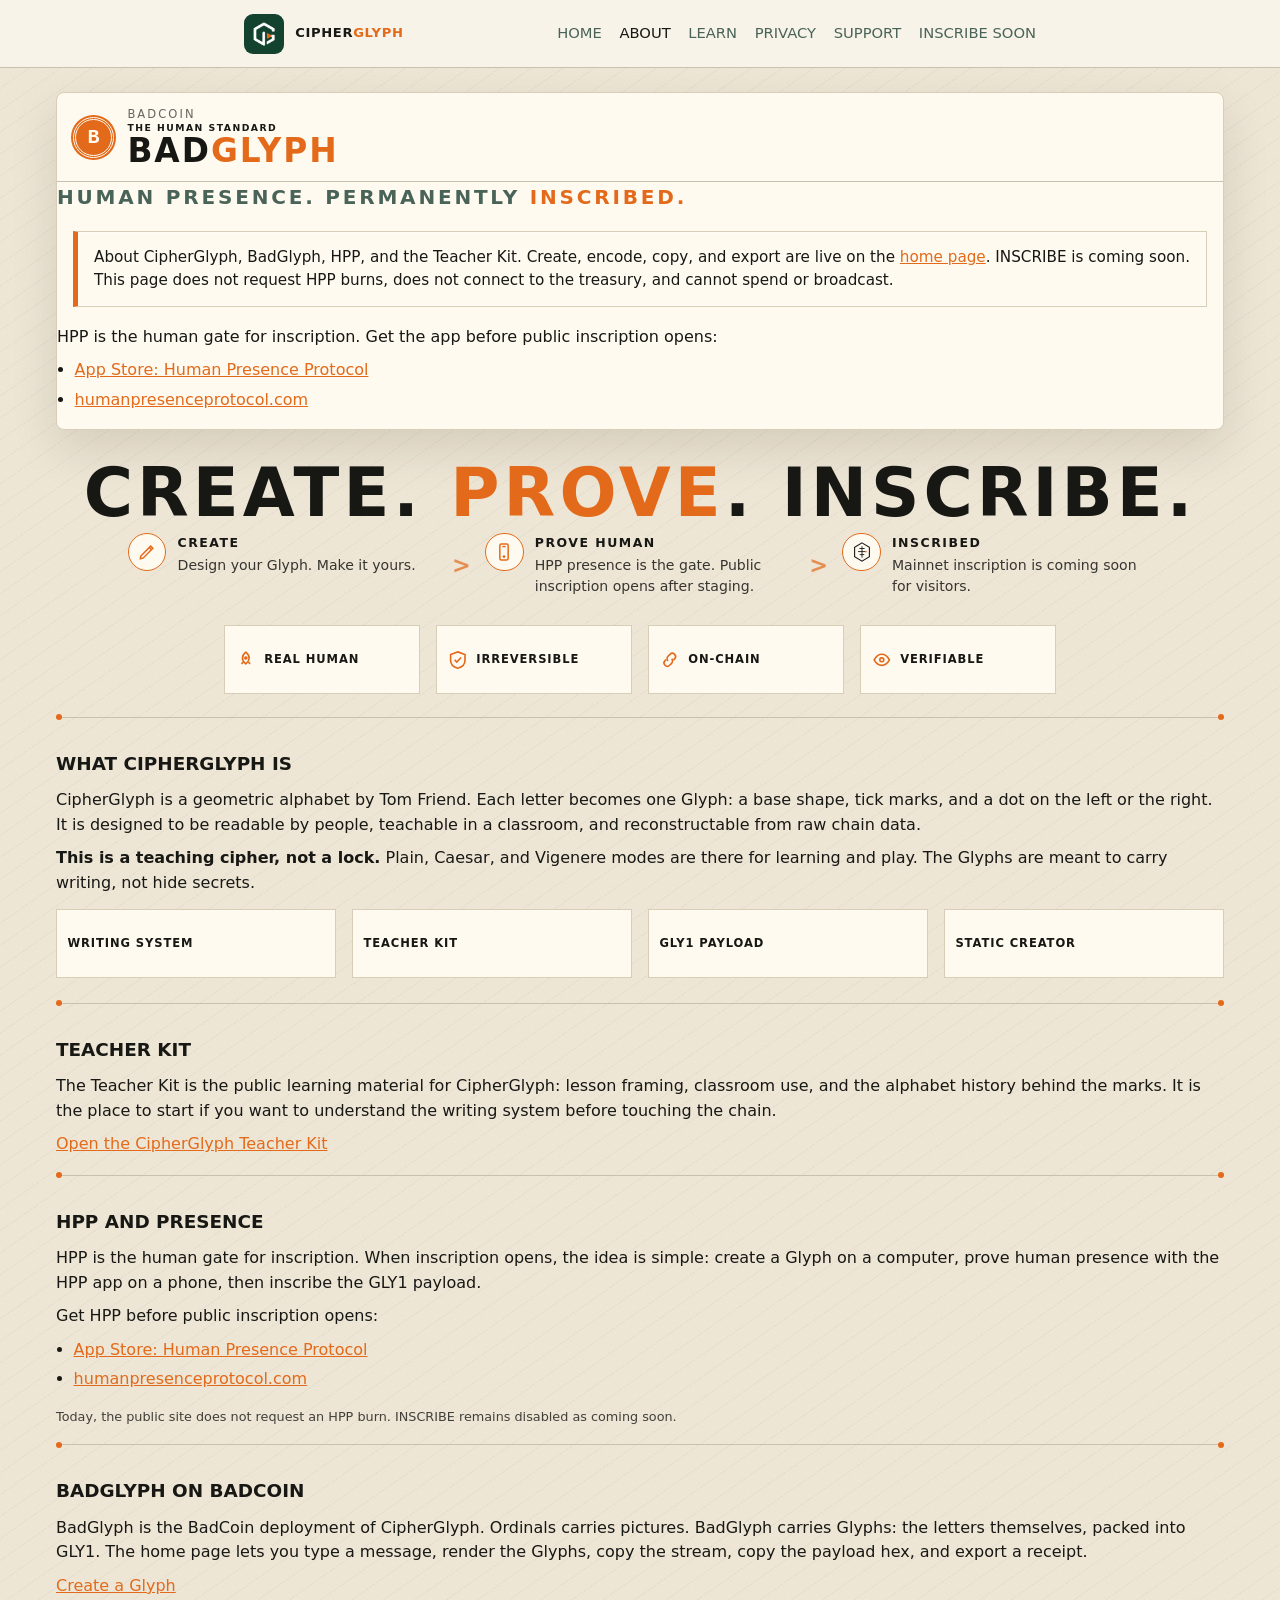
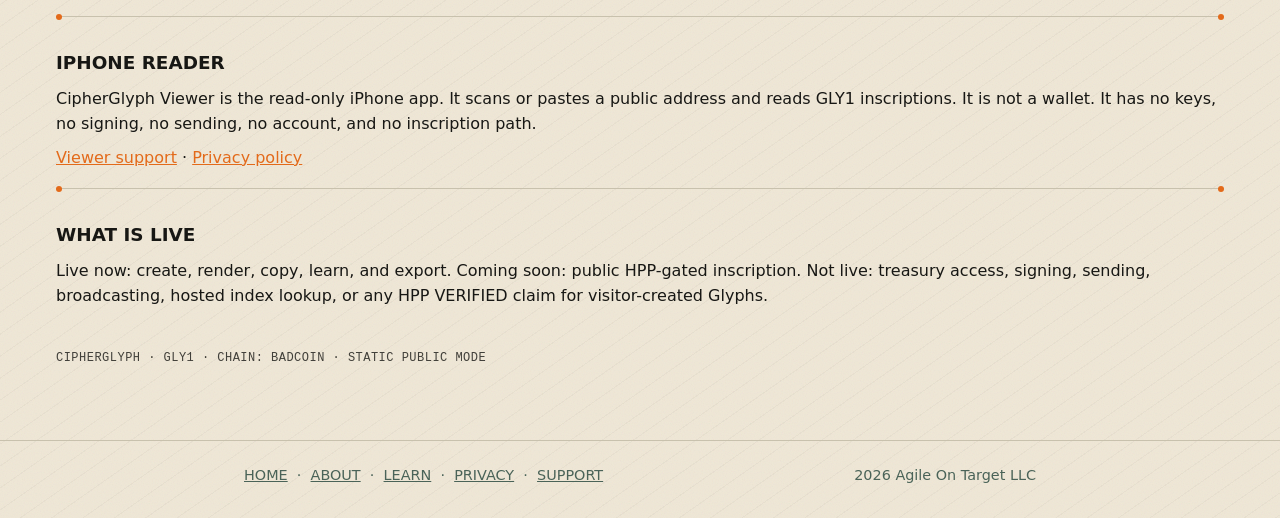
==== commit dab4f44d: "Unify public navigation chrome" ====
--- a/about.html
+++ b/about.html
@@ -4,7 +4,8 @@
   <meta charset="utf-8">
   <meta name="viewport" content="width=device-width, initial-scale=1">
   <title>About CipherGlyph</title>
-  <link rel="icon" type="image/svg+xml" href="data:image/svg+xml,%3Csvg xmlns='http://www.w3.org/2000/svg' viewBox='0 0 80 92'%3E%3Cpolygon points='40,4 74,24 74,68 40,88 6,68 6,24' fill='%23f7f3e8' stroke='%23173f33' stroke-width='3'/%3E%3Cg fill='none' stroke='%23173f33' stroke-width='2.5' stroke-linecap='square'%3E%3Cline x1='40' y1='22' x2='40' y2='70'/%3E%3Cline x1='30' y1='30' x2='50' y2='30'/%3E%3Cline x1='24' y1='44' x2='52' y2='44'/%3E%3Cline x1='32' y1='58' x2='48' y2='58'/%3E%3C/g%3E%3Ccircle cx='58' cy='44' r='3.2' fill='%23e36a1a'/%3E%3C/svg%3E">
+  <link rel="icon" href="assets/mark.png">
+  <link rel="stylesheet" href="css/site.css">
   <style>
     :root {
       --paper: #f7f3e8;
@@ -28,9 +29,9 @@
         url("data:image/svg+xml,%3Csvg xmlns='http://www.w3.org/2000/svg' width='80' height='80'%3E%3Cfilter id='n'%3E%3CfeTurbulence type='fractalNoise' baseFrequency='0.9' numOctaves='2' stitchTiles='stitch'/%3E%3C/filter%3E%3Crect width='80' height='80' filter='url(%23n)' opacity='0.07'/%3E%3C/svg%3E"),
         repeating-linear-gradient(145deg, #00000008 0 1px, transparent 1px 18px);
       font-family: "Avenir Next Condensed", "Arial Narrow", "Helvetica Neue", ui-sans-serif, system-ui, sans-serif;
-      padding: 1.5rem 1.5rem 4rem;
-    }
-    main { max-width: 76rem; margin: 0 auto; }
+      padding: 0;
+    }
+    main { max-width: 76rem; margin: 0 auto; padding: 1.5rem 1.5rem 4rem; }
     .masthead {
       background: #fffaf0;
       border: 1px solid #d8cdb7;
@@ -115,15 +116,6 @@
       font-style: normal;
       color: var(--orange);
     }
-    .mast-nav {
-      display: flex;
-      gap: 1rem;
-      align-items: center;
-      font-size: 0.75rem;
-      font-weight: 800;
-      letter-spacing: 0.12em;
-    }
-    .mast-nav a { text-decoration: none; }
     .gly1 {
       display: inline-block;
       border: 2px solid var(--orange);
@@ -405,6 +397,7 @@
       border: 1px solid var(--rules);
       padding: 12px;
       min-height: 8rem;
+      max-width: 100%;
       border-radius: 8px;
       background-image:
         linear-gradient(#d8d1bb55 1px, transparent 1px),
@@ -413,8 +406,10 @@
     }
     .stage-wrap img {
       display: block;
-      width: 100%;
+      width: auto;
+      max-width: 100%;
       height: auto;
+      margin: 0 auto;
     }
     .codepane {
       white-space: pre-wrap;
@@ -481,6 +476,22 @@
   </style>
 </head>
 <body>
+  <nav class="nav">
+    <div class="nav-inner">
+      <a class="brand" href="index.html">
+        <img src="assets/mark.png" width="40" height="40" alt="">
+        <span>CIPHER<span class="glyph">GLYPH</span></span>
+      </a>
+      <div class="nav-links">
+        <a href="index.html">HOME</a>
+        <a class="active" href="about.html">ABOUT</a>
+        <a href="cipherglyph.html">LEARN</a>
+        <a href="privacy.html">PRIVACY</a>
+        <a href="support.html">SUPPORT</a>
+        <a href="index.html#handoff">INSCRIBE SOON</a>
+      </div>
+    </div>
+  </nav>
   <main>
     <div class="masthead">
     <div class="mast-top">
@@ -491,15 +502,6 @@
           <div class="chain-standard">The human standard</div>
           <h1>BAD<span>GLYPH</span></h1>
         </div>
-      </div>
-      <div class="mast-nav">
-        <span class="gly1">GLY1</span>
-        <a href="index.html">HOME</a>
-        <a href="about.html">ABOUT</a>
-        <a href="cipherglyph.html">LEARN</a>
-        <a href="privacy.html">PRIVACY</a>
-        <a href="support.html">SUPPORT</a>
-        <a href="index.html#handoff">INSCRIBE SOON</a>
       </div>
     </div>
     <p class="tag">Human presence. Permanently <span>inscribed.</span></p>
@@ -640,5 +642,21 @@
     </section>
     <p class="foot">CIPHERGLYPH · GLY1 · CHAIN: BADCOIN · STATIC PUBLIC MODE</p>
   </main>
+  <footer>
+    <div class="footer-row">
+      <span>
+        <a href="index.html">HOME</a>
+        &nbsp;·&nbsp;
+        <a href="about.html">ABOUT</a>
+        &nbsp;·&nbsp;
+        <a href="cipherglyph.html">LEARN</a>
+        &nbsp;·&nbsp;
+        <a href="privacy.html">PRIVACY</a>
+        &nbsp;·&nbsp;
+        <a href="support.html">SUPPORT</a>
+      </span>
+      <span>2026 Agile On Target LLC</span>
+    </div>
+  </footer>
 </body>
 </html>
--- a/css/site.css
+++ b/css/site.css
@@ -0,0 +1,146 @@
+:root {
+  --paper: #f7f3e8;
+  --ground: #ede7d3;
+  --ink: #173f33;
+  --muted: #4a6358;
+  --orange: #e36a1a;
+  --rule: #c8c1ad;
+  --forest: #13422f;
+  --max: 40rem;
+}
+
+* { box-sizing: border-box; }
+html { color-scheme: light; }
+body {
+  margin: 0;
+  font-family: ui-sans-serif, system-ui, -apple-system, "Segoe UI", sans-serif;
+  background: var(--paper);
+  color: var(--ink);
+  line-height: 1.55;
+}
+a { color: var(--orange); }
+code, .mono {
+  font-family: ui-monospace, SFMono-Regular, Menlo, Consolas, monospace;
+}
+.wrap { max-width: var(--max); margin: 0 auto; padding: 0 1.25rem; }
+.nav {
+  border-bottom: 1px solid var(--rule);
+  background: var(--paper);
+}
+.nav-inner {
+  max-width: 52rem;
+  margin: 0 auto;
+  padding: 0.85rem 1.25rem;
+  display: flex;
+  align-items: center;
+  justify-content: space-between;
+  gap: 1rem;
+}
+.brand {
+  display: flex;
+  align-items: center;
+  gap: 0.7rem;
+  color: var(--ink);
+  text-decoration: none;
+  font-weight: 700;
+  letter-spacing: 0.04em;
+}
+.brand img {
+  width: 40px;
+  height: 40px;
+  border-radius: 9px;
+  display: block;
+}
+.brand span { font-size: 0.82rem; }
+.brand .glyph { color: var(--orange); }
+.nav-links {
+  display: flex;
+  gap: 1.1rem;
+  font-size: 0.92rem;
+}
+.nav-links a { color: var(--muted); text-decoration: none; }
+.nav-links a:hover, .nav-links a.active { color: var(--ink); }
+main { padding: 2.5rem 0 4rem; }
+h1 {
+  font-size: clamp(1.7rem, 4vw, 2.3rem);
+  line-height: 1.15;
+  margin: 0 0 0.75rem;
+}
+h2 { font-size: 1.15rem; margin: 2rem 0 0.6rem; }
+p { margin: 0.55rem 0; color: var(--ink); }
+.lead { color: var(--muted); font-size: 1.05rem; }
+.tag {
+  display: inline-block;
+  font-size: 0.75rem;
+  letter-spacing: 0.08em;
+  text-transform: uppercase;
+  color: var(--muted);
+  margin-bottom: 0.6rem;
+}
+.card {
+  background: var(--ground);
+  border: 1px solid var(--rule);
+  border-radius: 14px;
+  padding: 1rem 1.1rem;
+  margin: 0.85rem 0;
+}
+.actions {
+  display: flex;
+  flex-wrap: wrap;
+  gap: 0.6rem;
+  margin: 1.4rem 0;
+}
+.btn {
+  display: inline-flex;
+  align-items: center;
+  justify-content: center;
+  padding: 0.7rem 1.1rem;
+  border-radius: 999px;
+  text-decoration: none;
+  font-weight: 700;
+}
+.btn-primary { background: var(--orange); color: #fff; }
+.btn-secondary {
+  background: var(--ground);
+  color: var(--ink);
+  border: 1px solid var(--rule);
+}
+ul { margin: 0.4rem 0 1rem; padding-left: 1.2rem; }
+li { margin: 0.3rem 0; }
+footer {
+  border-top: 1px solid var(--rule);
+  padding: 1.4rem 0 2rem;
+  color: var(--muted);
+  font-size: 0.9rem;
+}
+.footer-row {
+  max-width: 52rem;
+  margin: 0 auto;
+  padding: 0 1.25rem;
+  display: flex;
+  justify-content: space-between;
+  gap: 1rem;
+  flex-wrap: wrap;
+}
+.footer-row a { color: var(--muted); }
+details {
+  background: var(--ground);
+  border: 1px solid var(--rule);
+  border-radius: 12px;
+  padding: 0.85rem 1rem;
+  margin: 0.65rem 0;
+}
+summary { cursor: pointer; font-weight: 700; }
+details p { color: var(--muted); }
+table { width: 100%; border-collapse: collapse; font-size: 0.94rem; }
+th, td {
+  text-align: left;
+  vertical-align: top;
+  padding: 0.55rem 0.4rem;
+  border-bottom: 1px solid var(--rule);
+}
+th { font-size: 0.78rem; letter-spacing: 0.04em; text-transform: uppercase; color: var(--muted); }
+
+@media (max-width: 640px) {
+  .nav-links { display: none; }
+}
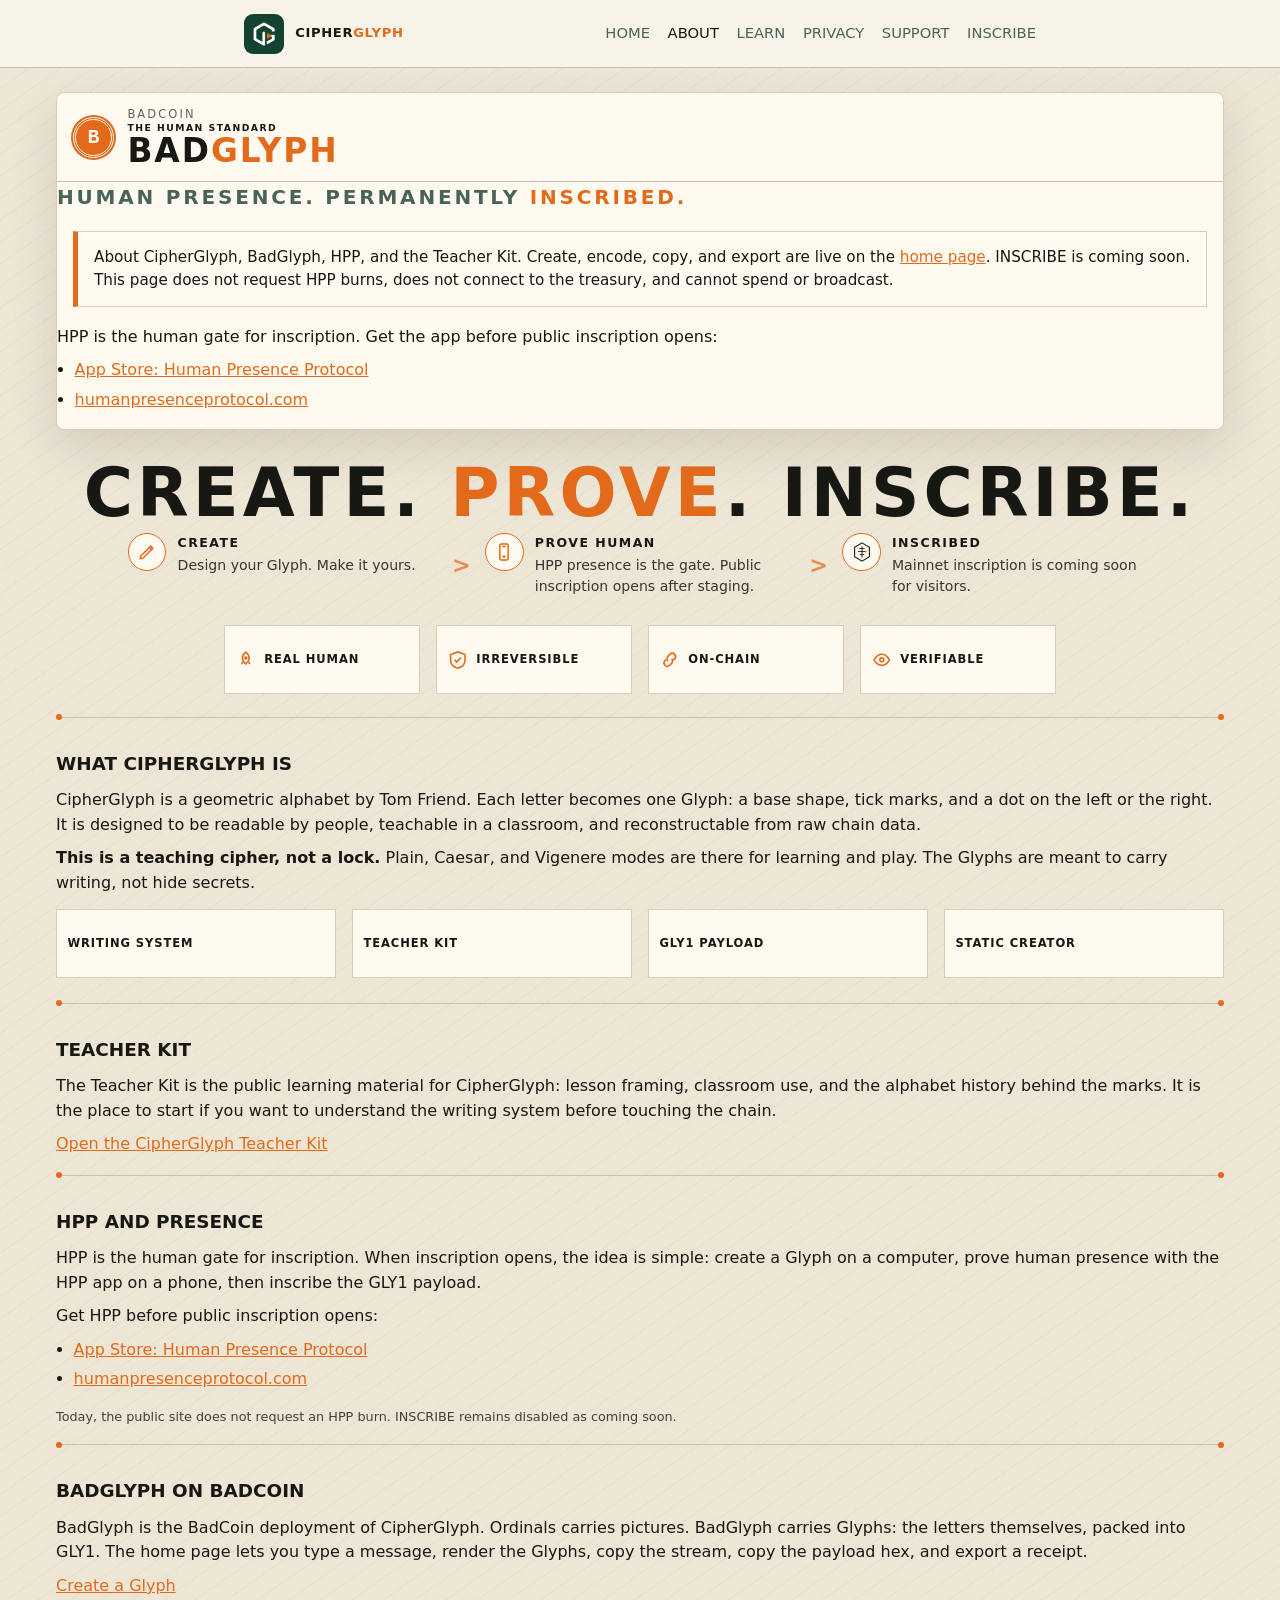
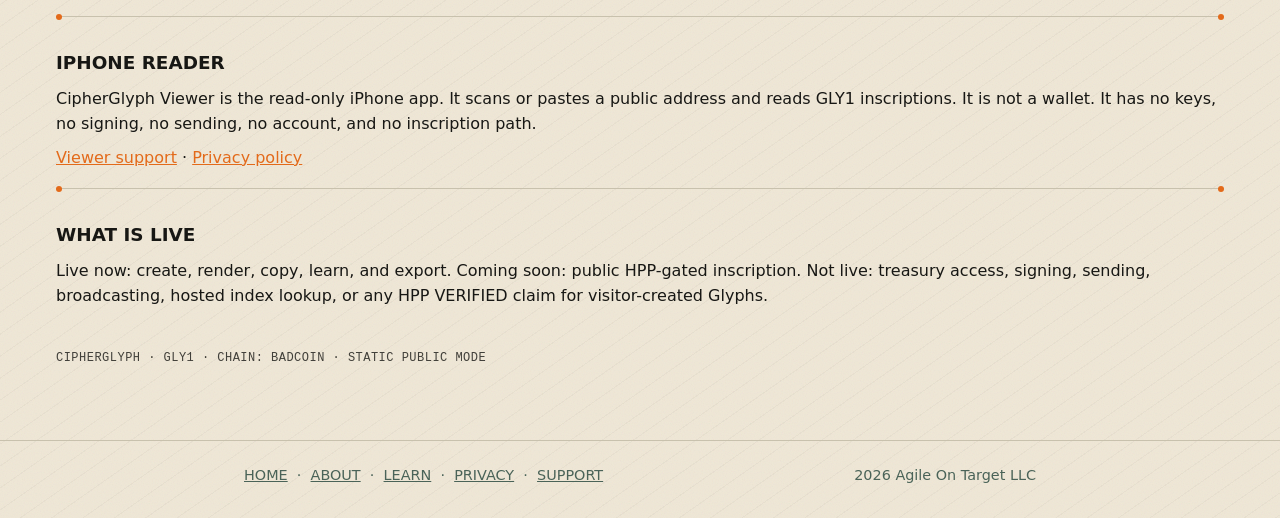
==== commit 2ac20e8d: "Clarify active BadCoin wallet handoff" ====
--- a/about.html
+++ b/about.html
@@ -411,6 +411,10 @@
       height: auto;
       margin: 0 auto;
     }
+    .lookup-stage img {
+      width: 100%;
+      max-width: none;
+    }
     .codepane {
       white-space: pre-wrap;
       overflow-wrap: anywhere;
@@ -488,7 +492,7 @@
         <a href="cipherglyph.html">LEARN</a>
         <a href="privacy.html">PRIVACY</a>
         <a href="support.html">SUPPORT</a>
-        <a href="index.html#handoff">INSCRIBE SOON</a>
+        <a href="index.html#handoff">INSCRIBE</a>
       </div>
     </div>
   </nav>
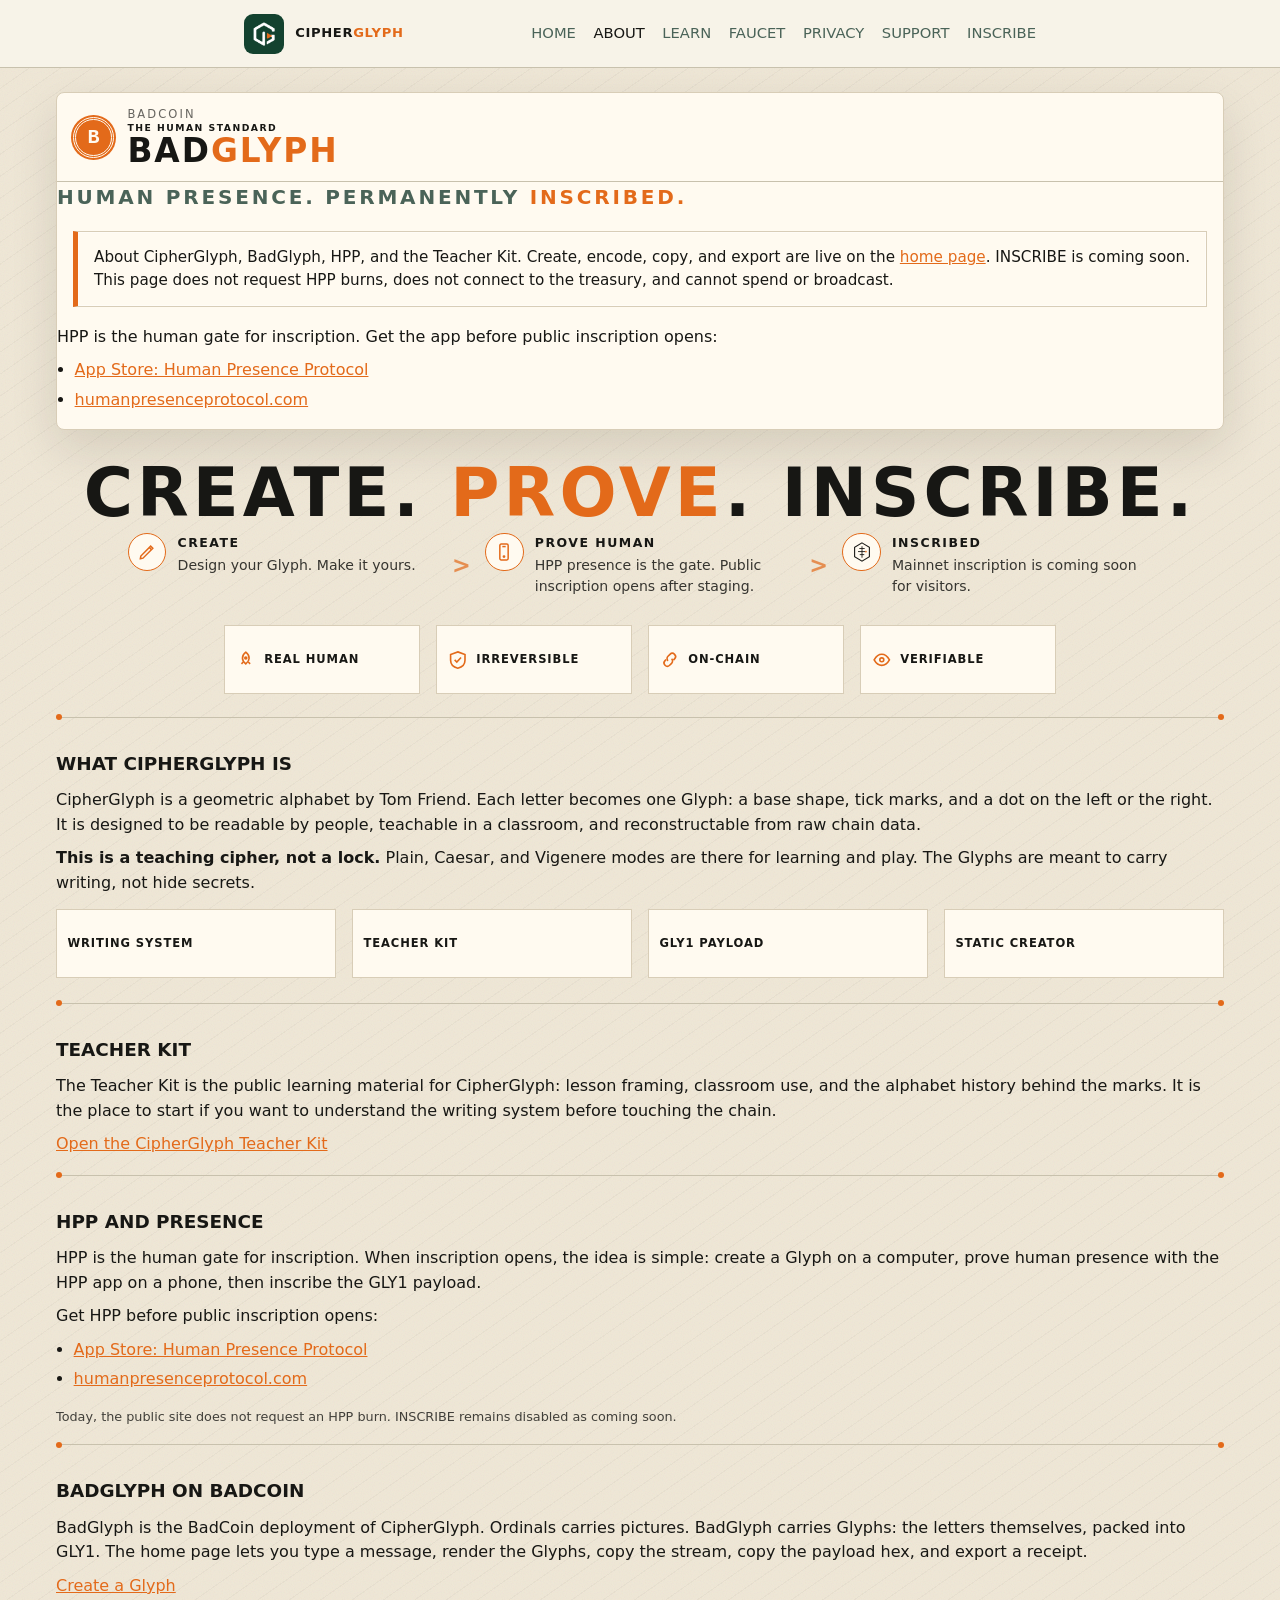
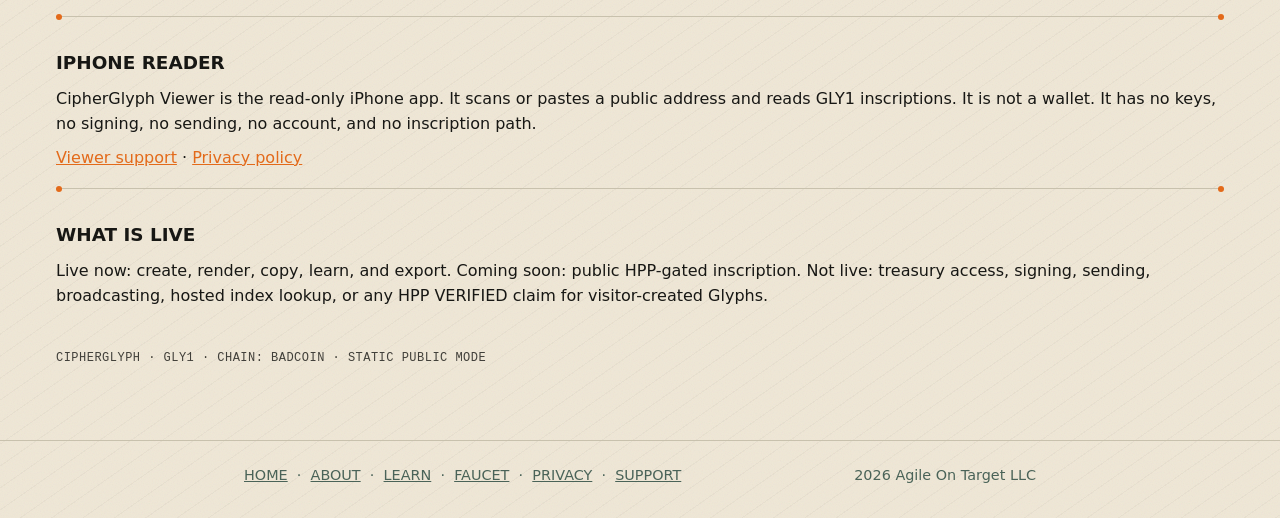
==== commit ba24da2a: "Add BadCoin faucet landing page" ====
--- a/about.html
+++ b/about.html
@@ -490,6 +490,7 @@
         <a href="index.html">HOME</a>
         <a class="active" href="about.html">ABOUT</a>
         <a href="cipherglyph.html">LEARN</a>
+        <a href="faucet.html">FAUCET</a>
         <a href="privacy.html">PRIVACY</a>
         <a href="support.html">SUPPORT</a>
         <a href="index.html#handoff">INSCRIBE</a>
@@ -655,6 +656,8 @@
         &nbsp;·&nbsp;
         <a href="cipherglyph.html">LEARN</a>
         &nbsp;·&nbsp;
+        <a href="faucet.html">FAUCET</a>
+        &nbsp;·&nbsp;
         <a href="privacy.html">PRIVACY</a>
         &nbsp;·&nbsp;
         <a href="support.html">SUPPORT</a>
